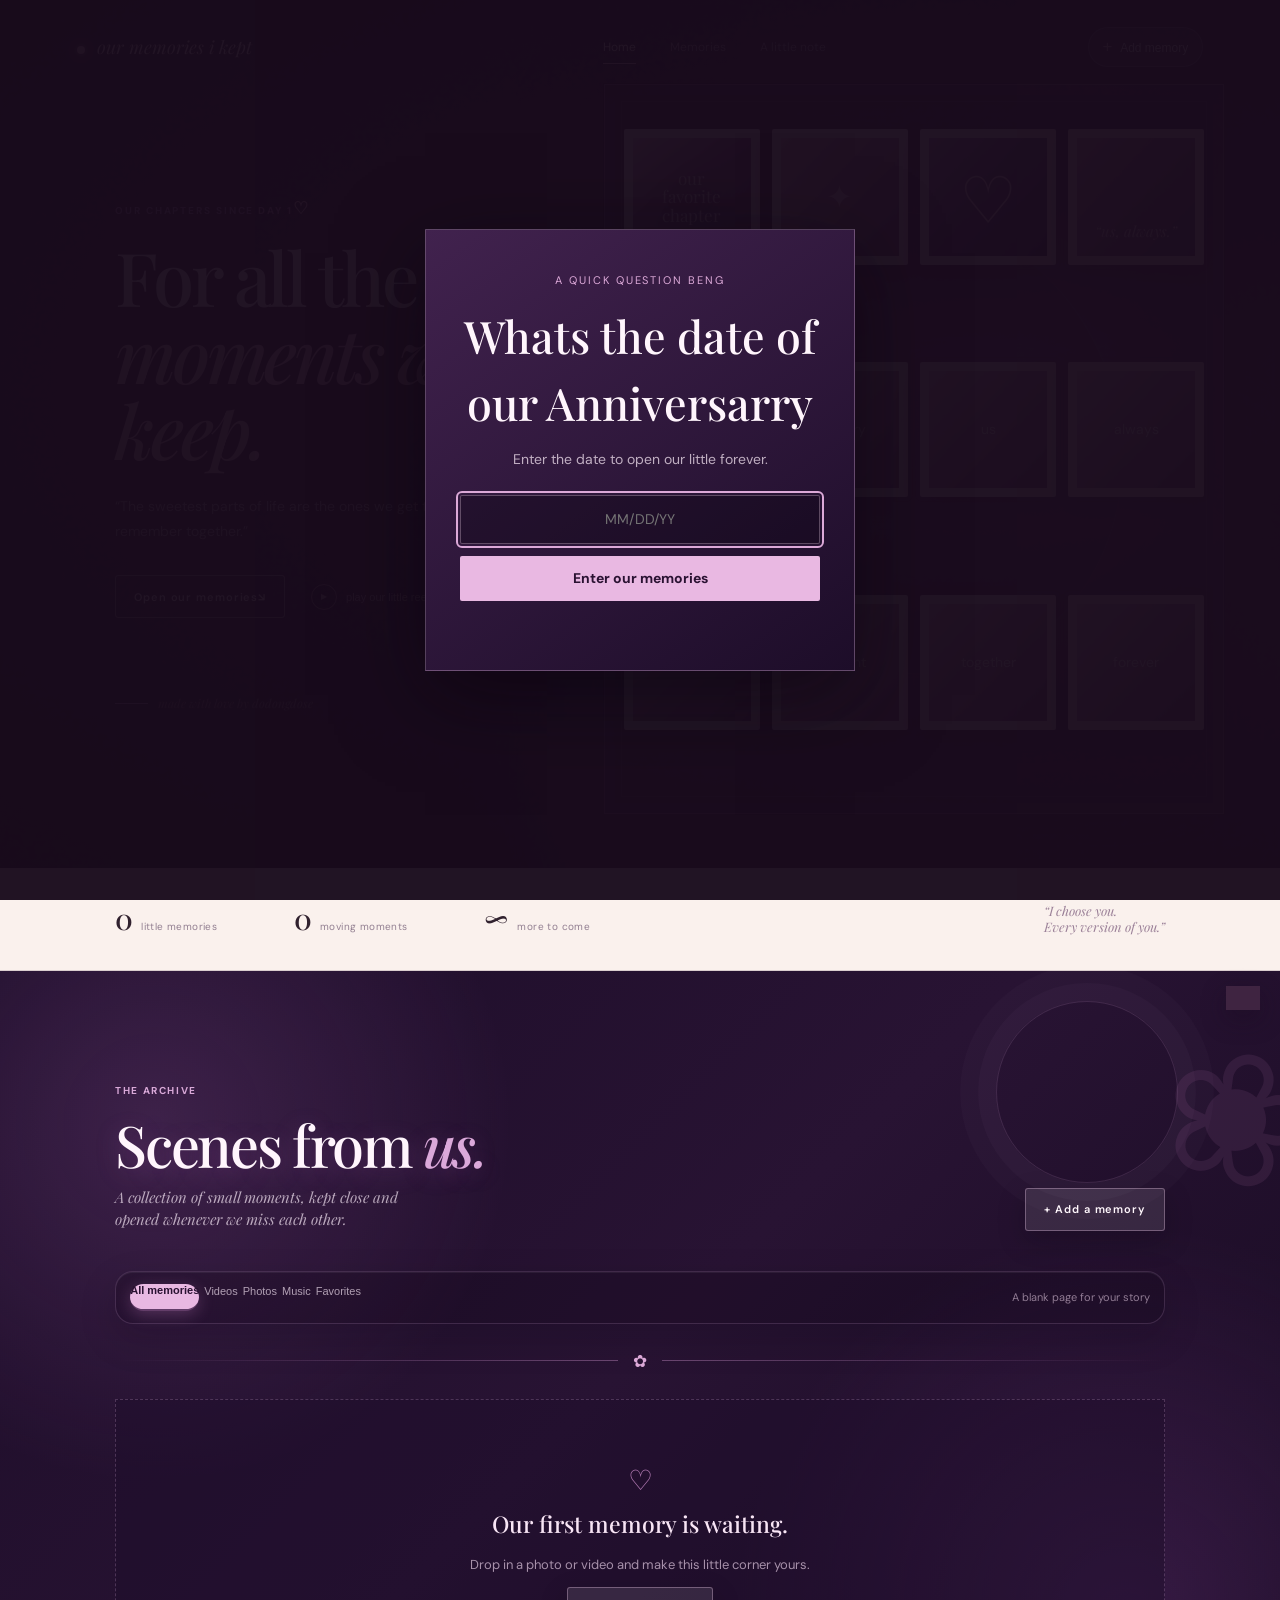
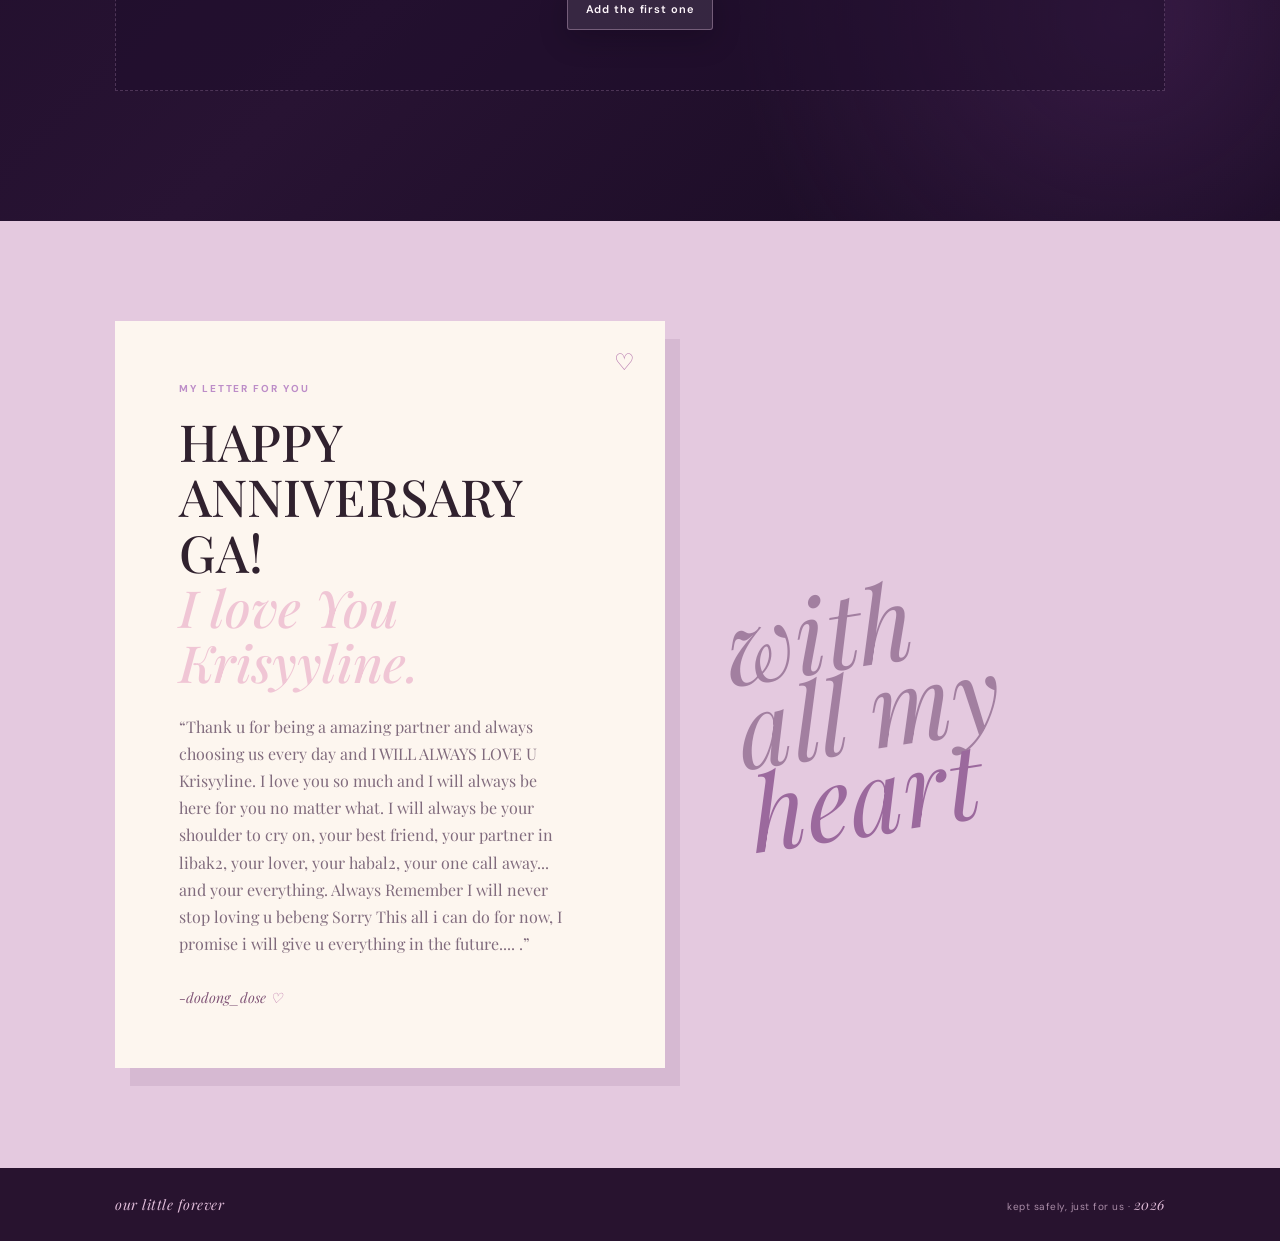
==== Act2/index.html @ 76ed0d77 "Update" ====
<!doctype html>
<html lang="en">
  <head>
    <meta charset="UTF-8" />
    <meta name="viewport" content="width=device-width, initial-scale=1.0" />
    <meta name="theme-color" content="#24112f" />
    <title>our little forever</title>
    <link rel="preconnect" href="https://fonts.googleapis.com" />
    <link rel="preconnect" href="https://fonts.gstatic.com" crossorigin />
    <link
      href="https://fonts.googleapis.com/css2?family=DM+Sans:wght@400;500;600;700&family=Playfair+Display:ital,wght@0,500;0,600;1,500;1,600&display=swap"
      rel="stylesheet"
    />
    <link rel="stylesheet" href="style.css" />
    <style>
      .visual-main img {
        position: absolute;
        inset: 0;
        width: 100%;
        height: 100%;
        object-fit: cover;
      }
      .visual-main video,
      .collage-media {
        position: absolute;
        inset: 0;
        width: 100%;
        height: 100%;
        object-fit: cover;
      }
      .collage-media {
        z-index: 1;
      }
      .collage-audio {
        position: absolute;
        inset: 0;
        z-index: 1;
        display: grid;
        place-items: center;
        color: #ffe2f0;
        font-family: "Playfair Display", serif;
        font-size: 48px;
        text-shadow: 0 0 22px rgba(255, 198, 232, 0.7);
      }
      .visual-main video {
        z-index: 1;
      }
      .visual-main .visual-placeholder,
      .visual-top .visual-placeholder,
      .visual-small .visual-placeholder,
      .visual-polaroid .visual-placeholder {
        position: relative;
        z-index: 2;
      }
      .visual-main img:not([hidden]) ~ .visual-placeholder {
        display: none;
      }
      .collage {
        margin: 84px 8% 54px 4%;
        border: 1px solid rgba(246, 215, 239, 0.34);
        box-shadow:
          inset 0 0 0 10px rgba(246, 215, 239, 0.04),
          0 0 0 1px rgba(23, 8, 28, 0.4),
          0 24px 90px rgba(15, 4, 22, 0.3);
      }
      .collage::after {
        position: absolute;
        inset: 16px;
        border: 1px solid rgba(246, 215, 239, 0.15);
        pointer-events: none;
        content: "";
      }
      .collage-card {
        outline: 1px solid rgba(68, 28, 67, 0.18);
        outline-offset: 4px;
      }
      .collage-frame {
        position: absolute;
        z-index: 2;
        width: 104px;
        height: 88px;
        padding: 6px;
        border: 5px solid #f5e3e8;
        background: #f5e3e8;
        box-shadow: 0 12px 24px rgba(15, 4, 22, 0.3);
      }
      .collage-frame .visual {
        width: 100%;
        height: 100%;
      }
      .collage-frame .visual-placeholder {
        position: relative;
        z-index: 2;
        font-size: 14px;
      }
      .collage-frame:nth-of-type(5) {
        top: 4%;
        left: 33%;
        transform: rotate(8deg);
      }
      .collage-frame:nth-of-type(6) {
        top: 28%;
        left: 2%;
        transform: rotate(-10deg);
      }
      .collage-frame:nth-of-type(7) {
        top: 59%;
        left: 10%;
        transform: rotate(6deg);
      }
      .collage-frame:nth-of-type(8) {
        top: 78%;
        left: 42%;
        transform: rotate(-4deg);
      }
      .collage-frame:nth-of-type(9) {
        top: 27%;
        right: 4%;
        transform: rotate(-8deg);
      }
      .collage-frame:nth-of-type(10) {
        top: 64%;
        right: 18%;
        transform: rotate(9deg);
      }
      .collage-slot .collage-media {
        z-index: 1;
      }
      @media (max-width: 900px) {
        .collage-frame {
          width: 82px;
          height: 70px;
          padding: 4px;
          border-width: 4px;
        }
        .collage-frame .visual-placeholder {
          font-size: 10px;
        }
      }
      #hero-collage > .collage-card {
        top: 10%;
        right: auto;
        bottom: auto;
        left: auto;
        z-index: 2;
        width: 17%;
        height: auto;
        aspect-ratio: 1;
        padding: 6px;
        border: 5px solid #f8edf0;
        border-radius: 2px;
        background: #f8edf0;
        box-shadow: 0 10px 22px rgba(15, 4, 22, 0.28);
        transform: none;
      }
      #hero-collage > .collage-card:hover {
        z-index: 5;
        transform: translateY(-4px);
      }
      #hero-collage > .collage-card:nth-of-type(1),
      #hero-collage > .collage-card:nth-of-type(2),
      #hero-collage > .collage-card:nth-of-type(3),
      #hero-collage > .collage-card:nth-of-type(4),
      #hero-collage > .collage-card:nth-of-type(5) {
        top: 10%;
      }
      #hero-collage > .collage-card:nth-of-type(6),
      #hero-collage > .collage-card:nth-of-type(7),
      #hero-collage > .collage-card:nth-of-type(8),
      #hero-collage > .collage-card:nth-of-type(9),
      #hero-collage > .collage-card:nth-of-type(10) {
        top: 55%;
      }
      #hero-collage > .collage-card:nth-of-type(1),
      #hero-collage > .collage-card:nth-of-type(6) {
        left: 3%;
      }
      #hero-collage > .collage-card:nth-of-type(2),
      #hero-collage > .collage-card:nth-of-type(7) {
        left: 22%;
      }
      #hero-collage > .collage-card:nth-of-type(3),
      #hero-collage > .collage-card:nth-of-type(8) {
        left: 41%;
      }
      #hero-collage > .collage-card:nth-of-type(4),
      #hero-collage > .collage-card:nth-of-type(9) {
        left: 60%;
      }
      #hero-collage > .collage-card:nth-of-type(5),
      #hero-collage > .collage-card:nth-of-type(10) {
        left: 79%;
      }
      #hero-collage > .collage-card .visual {
        width: 100%;
        height: 100%;
      }
      #hero-collage > .collage-card .visual-placeholder {
        font-size: 15px;
        line-height: 1.1;
      }
      #hero-collage .tape,
      #hero-collage .photo-caption,
      #hero-collage .date-stamp,
      #hero-collage .polaroid-caption,
      #hero-collage .scribble,
      #hero-collage .flower {
        display: none;
      }
      @media (max-width: 900px) {
        #hero-collage > .collage-card {
          width: 17%;
          height: auto;
          aspect-ratio: 1;
          padding: 4px;
          border-width: 3px;
        }
        #hero-collage > .collage-card:nth-of-type(6),
        #hero-collage > .collage-card:nth-of-type(7),
        #hero-collage > .collage-card:nth-of-type(8),
        #hero-collage > .collage-card:nth-of-type(9),
        #hero-collage > .collage-card:nth-of-type(10) {
          top: 58%;
        }
        #hero-collage > .collage-card .visual-placeholder {
          font-size: 10px;
        }
      }
      #hero-collage > .collage-card {
        width: 22%;
        padding: 5px;
        border-width: 4px;
      }
      #hero-collage > .collage-card:nth-of-type(1),
      #hero-collage > .collage-card:nth-of-type(2),
      #hero-collage > .collage-card:nth-of-type(3),
      #hero-collage > .collage-card:nth-of-type(4) {
        top: 6%;
      }
      #hero-collage > .collage-card:nth-of-type(5),
      #hero-collage > .collage-card:nth-of-type(6),
      #hero-collage > .collage-card:nth-of-type(7),
      #hero-collage > .collage-card:nth-of-type(8) {
        top: 38%;
      }
      #hero-collage > .collage-card:nth-of-type(9),
      #hero-collage > .collage-card:nth-of-type(10),
      #hero-collage > .collage-card:nth-of-type(11),
      #hero-collage > .collage-card:nth-of-type(12) {
        top: 70%;
      }
      #hero-collage > .collage-card:nth-of-type(1),
      #hero-collage > .collage-card:nth-of-type(5),
      #hero-collage > .collage-card:nth-of-type(9) {
        left: 3%;
      }
      #hero-collage > .collage-card:nth-of-type(2),
      #hero-collage > .collage-card:nth-of-type(6),
      #hero-collage > .collage-card:nth-of-type(10) {
        left: 27%;
      }
      #hero-collage > .collage-card:nth-of-type(3),
      #hero-collage > .collage-card:nth-of-type(7),
      #hero-collage > .collage-card:nth-of-type(11) {
        left: 51%;
      }
      #hero-collage > .collage-card:nth-of-type(4),
      #hero-collage > .collage-card:nth-of-type(8),
      #hero-collage > .collage-card:nth-of-type(12) {
        left: 75%;
      }
      #hero-collage > .collage-card .visual-placeholder {
        font-size: 17px;
      }
      @media (max-width: 900px) {
        #hero-collage > .collage-card {
          width: 22%;
          padding: 3px;
          border-width: 3px;
        }
        #hero-collage > .collage-card .visual-placeholder {
          font-size: 12px;
        }
      }
      .flower {
        position: absolute;
        z-index: 3;
        color: #f3c7df;
        font-family: "Playfair Display", serif;
        font-size: 31px;
        line-height: 1;
        text-shadow: 0 0 18px rgba(245, 170, 221, 0.7);
        pointer-events: none;
      }
      .flower-a {
        top: 7px;
        left: 9px;
        transform: rotate(-18deg);
      }
      .flower-b {
        right: 10px;
        bottom: 8px;
        transform: rotate(18deg) scale(0.8);
      }
      .flower-c {
        top: 20%;
        right: 5%;
        color: #dca9d4;
        font-size: 22px;
        transform: rotate(12deg);
      }
      @media (max-width: 900px) {
        .collage {
          margin: 0;
          border: 0;
          box-shadow: none;
        }
        .collage::after {
          display: none;
        }
      }
      .memories-section {
        position: relative;
        overflow: hidden;
      }
      .memories-section::before {
        position: absolute;
        top: 45px;
        right: -35px;
        color: rgba(180, 118, 174, 0.12);
        content: "❀";
        font-family: "Playfair Display", serif;
        font-size: 180px;
        line-height: 1;
        transform: rotate(18deg);
        pointer-events: none;
      }
      .archive-intro {
        margin: 14px 0 0;
        color: #9b8796;
        font-family: "Playfair Display", serif;
        font-size: 15px;
        font-style: italic;
        line-height: 1.45;
      }
      .archive-divider {
        position: relative;
        z-index: 1;
        display: flex;
        align-items: center;
        gap: 15px;
        margin: 24px 0 26px;
        color: #b47eae;
      }
      .archive-divider span {
        height: 1px;
        flex: 1;
        background: linear-gradient(
          90deg,
          transparent,
          rgba(125, 75, 121, 0.28)
        );
      }
      .archive-divider span:last-child {
        background: linear-gradient(
          90deg,
          rgba(125, 75, 121, 0.28),
          transparent
        );
      }
      .archive-divider b {
        font-family: "Playfair Display", serif;
        font-size: 17px;
        font-weight: 400;
      }
      .memory-card {
        border-radius: 2px 2px 16px 2px;
      }
      .memory-card::before {
        position: absolute;
        top: -4px;
        left: 14px;
        width: 28px;
        height: 3px;
        background: #c58abc;
        content: "";
        transform: rotate(-3deg);
      }
      .memory-card.memory-video::before {
        background: #9163a6;
      }
      .memory-card.memory-audio::before {
        background: #d19ab7;
      }
      .memory-card.memory-audio .memory-thumb {
        background: radial-gradient(circle at 50% 55%, #b879a8, #48264f 68%);
      }
      .memory-card.memory-audio .visual-placeholder {
        color: #ffe2f0;
        font-family: "Playfair Display", serif;
        font-size: 48px;
      }
      .memory-thumb::after {
        position: absolute;
        inset: 7px;
        border: 1px solid rgba(255, 244, 249, 0.2);
        content: "";
        pointer-events: none;
      }
      .memory-meta-dot {
        color: #b47eae;
      }
      @media (max-width: 600px) {
        .memories-section::before {
          top: 100px;
          right: -55px;
          font-size: 130px;
        }
        .archive-intro {
          font-size: 14px;
        }
        .archive-divider {
          margin: 19px 0 20px;
        }
      }
      .memories-section {
        position: relative;
        isolation: isolate;
        overflow: hidden;
        color: #f9eaf7;
        background:
          radial-gradient(
            circle at 12% 18%,
            rgba(154, 91, 167, 0.24),
            transparent 27%
          ),
          radial-gradient(
            circle at 88% 76%,
            rgba(94, 45, 112, 0.4),
            transparent 30%
          ),
          linear-gradient(135deg, #1d0d29 0%, #281333 48%, #160a20 100%);
      }
      .memories-section::after {
        position: absolute;
        top: 30px;
        right: 8%;
        width: 180px;
        height: 180px;
        border: 1px solid rgba(231, 184, 232, 0.14);
        border-radius: 50%;
        box-shadow:
          0 0 0 18px rgba(231, 184, 232, 0.025),
          0 0 0 36px rgba(231, 184, 232, 0.02);
        content: "";
        pointer-events: none;
      }
      .memories-section .section-heading,
      .memories-section .filter-row,
      .memories-section .archive-divider,
      .memories-section .memory-grid,
      .memories-section .empty-memory {
        position: relative;
        z-index: 1;
      }
      .memories-section .kicker {
        color: #d9a9d8;
        letter-spacing: 0.16em;
      }
      .memories-section h2 {
        color: #fff5fc;
        text-shadow: 0 5px 24px rgba(180, 98, 190, 0.28);
      }
      .memories-section h2 em {
        color: #dba9da;
      }
      .archive-intro {
        color: rgba(249, 234, 247, 0.68);
      }
      .memories-section .button-dark {
        border-color: rgba(246, 207, 239, 0.32);
        color: #fff7fc;
        background: rgba(255, 255, 255, 0.1);
        box-shadow: 0 10px 28px rgba(7, 2, 12, 0.22);
      }
      .memories-section .button-dark:hover {
        background: #8e548f;
      }
      .filter-row {
        padding: 12px 14px;
        border: 1px solid rgba(231, 184, 232, 0.16);
        border-radius: 18px;
        background: rgba(10, 4, 17, 0.22);
        box-shadow:
          inset 0 1px rgba(255, 255, 255, 0.06),
          0 14px 38px rgba(8, 2, 13, 0.16);
      }
      .filter-tabs {
        gap: 5px;
      }
      .filter {
        border-color: transparent;
        border-radius: 999px;
        color: rgba(255, 239, 253, 0.64);
        background: transparent;
        transition:
          color 180ms ease,
          background 180ms ease,
          transform 180ms ease;
      }
      .filter:hover {
        color: #fff;
        background: rgba(226, 169, 225, 0.12);
        transform: translateY(-1px);
      }
      .filter.active {
        color: #2a1232;
        background: #e9b8e2;
        box-shadow: 0 4px 16px rgba(224, 148, 220, 0.24);
      }
      #collection-label {
        color: rgba(249, 224, 246, 0.52);
      }
      .archive-divider {
        color: #dca9d8;
      }
      .archive-divider span {
        background: linear-gradient(
          90deg,
          transparent,
          rgba(214, 153, 212, 0.38)
        );
      }
      .archive-divider span:last-child {
        background: linear-gradient(
          90deg,
          rgba(214, 153, 212, 0.38),
          transparent
        );
      }
      .memory-grid {
        perspective: 900px;
      }
      .memory-card {
        border: 1px solid rgba(246, 208, 239, 0.17);
        background: linear-gradient(
          145deg,
          rgba(79, 39, 86, 0.96),
          rgba(38, 18, 47, 0.98)
        );
        box-shadow:
          0 18px 38px rgba(8, 2, 13, 0.3),
          inset 0 1px rgba(255, 255, 255, 0.08);
        animation: memory-rise 650ms both;
        transition:
          transform 220ms ease,
          border-color 220ms ease,
          box-shadow 220ms ease;
      }
      .memory-card:nth-child(2) {
        animation-delay: 70ms;
      }
      .memory-card:nth-child(3) {
        animation-delay: 140ms;
      }
      .memory-card:nth-child(4) {
        animation-delay: 210ms;
      }
      .memory-card:hover {
        border-color: rgba(239, 183, 235, 0.48);
        box-shadow:
          0 24px 48px rgba(8, 2, 13, 0.44),
          0 0 26px rgba(173, 91, 173, 0.12);
        transform: translateY(-7px) rotateX(1deg);
      }
      .memory-copy h3 {
        color: #fff1fc;
      }
      .memory-copy p {
        color: rgba(249, 225, 247, 0.58);
      }
      .memory-menu {
        color: rgba(255, 232, 252, 0.72);
        background: rgba(255, 255, 255, 0.07);
      }
      .memory-actions {
        border-color: rgba(238, 184, 232, 0.24);
        background: #2e1639;
        box-shadow: 0 14px 30px rgba(7, 2, 12, 0.38);
      }
      .memory-actions button {
        color: #f8e3f5;
      }
      .empty-memory {
        border-color: rgba(231, 184, 232, 0.22);
        color: #f8e5f5;
        background: rgba(31, 13, 42, 0.48);
      }
      .empty-memory p {
        color: rgba(249, 225, 247, 0.62);
      }
      @keyframes memory-rise {
        from {
          opacity: 0;
          transform: translateY(18px);
        }
        to {
          opacity: 1;
          transform: translateY(0);
        }
      }
      @media (prefers-reduced-motion: reduce) {
        .memory-card {
          animation: none;
          transition: none;
        }
      }
      .anniversary-gate {
        position: fixed;
        inset: 0;
        z-index: 100;
        display: grid;
        place-items: center;
        padding: 24px;
        overflow-y: auto;
        background: rgba(24, 11, 28, 0.96);
      }
      .anniversary-gate[hidden] {
        display: none;
      }
      .sr-only {
        position: absolute;
        width: 1px;
        height: 1px;
        padding: 0;
        margin: -1px;
        overflow: hidden;
        clip: rect(0, 0, 0, 0);
        white-space: nowrap;
        border: 0;
      }
      .anniversary-card {
        width: min(100%, 430px);
        padding: 42px 34px 36px;
        border: 1px solid rgba(246, 215, 239, 0.25);
        text-align: center;
        color: #fff5fc;
        background: linear-gradient(145deg, #41224e, #1d0d29);
        box-shadow: 0 24px 80px rgba(7, 2, 12, 0.5);
      }
      .anniversary-kicker {
        margin: 0 0 13px;
        color: #dca9d8;
        font-size: 11px;
        letter-spacing: 0.18em;
        text-transform: uppercase;
      }
      .anniversary-card h1 {
        margin: 0;
        font-family: "Playfair Display", serif;
        font-size: clamp(2rem, 6vw, 2.8rem);
        font-weight: 500;
      }
      .anniversary-card p:not(.anniversary-kicker):not(.anniversary-error) {
        margin: 13px 0 25px;
        color: rgba(249, 234, 247, 0.72);
      }
      .anniversary-card form {
        display: grid;
        gap: 12px;
      }
      .anniversary-card input {
        width: 100%;
        padding: 13px 15px;
        border: 1px solid rgba(246, 215, 239, 0.3);
        border-radius: 2px;
        color: #fff;
        background: rgba(10, 4, 17, 0.35);
        font: inherit;
        text-align: center;
      }
      .anniversary-card input:focus {
        outline: 2px solid #dca9d8;
        outline-offset: 2px;
      }
      .anniversary-card button {
        padding: 12px 18px;
        border: 0;
        border-radius: 2px;
        color: #2a1232;
        background: #e9b8e2;
        font: inherit;
        font-weight: 700;
        cursor: pointer;
      }
      .anniversary-card button:hover {
        background: #f5d5ee;
      }
      .anniversary-error {
        min-height: 21px;
        margin: 0;
        color: #f3b4c9;
        font-size: 13px;
      }
      .love-popup {
        position: fixed;
        inset: 0;
        z-index: 90;
        display: grid;
        place-items: center;
        padding: 24px;
        background: rgba(24, 11, 28, 0.7);
      }
      .love-popup[hidden] {
        display: none;
      }
      .love-card {
        width: min(100%, 360px);
        padding: 34px 28px 28px;
        border: 1px solid rgba(246, 215, 239, 0.3);
        text-align: center;
        color: #fff5fc;
        background: linear-gradient(145deg, #6d3f76, #28132f);
        box-shadow: 0 24px 70px rgba(7, 2, 12, 0.45);
      }
      .love-card h2 {
        margin: 0;
        font-family: "Playfair Display", serif;
        font-size: 2.2rem;
        font-weight: 500;
      }
      .love-kicker {
        margin: 0 0 10px;
        color: #f5cadf;
        font-size: 10px;
        font-weight: 700;
        letter-spacing: 0.16em;
        text-transform: uppercase;
      }
      .love-card p {
        margin: 10px 0 22px;
        color: rgba(249, 234, 247, 0.78);
      }
      .love-status {
        display: flex;
        justify-content: center;
        gap: 8px;
        margin: 0 0 20px;
        color: rgba(249, 234, 247, 0.62);
        font-size: 10px;
      }
      .love-status span {
        padding: 5px 7px;
        border: 1px solid rgba(246, 215, 239, 0.18);
        background: rgba(255, 255, 255, 0.06);
      }
      .love-actions {
        position: relative;
        display: flex;
        justify-content: center;
        gap: 12px;
        min-height: 84px;
      }
      .love-button {
        min-width: 92px;
        padding: 11px 16px;
        border: 1px solid rgba(246, 215, 239, 0.35);
        border-radius: 2px;
        color: #2a1232;
        background: #e9b8e2;
        font: inherit;
        font-weight: 700;
        cursor: pointer;
      }
      .love-button:hover {
        background: #f5d5ee;
      }
      .love-button-no {
        position: absolute;
        left: calc(50% + 6px);
        top: 0;
        color: #fff5fc;
        background: rgba(255, 255, 255, 0.1);
        transition:
          left 180ms ease,
          top 180ms ease;
      }
      .love-button-no:hover {
        color: #2a1232;
      }
    </style>
  </head>
  <body>
    <div class="anniversary-gate" id="anniversary-gate">
      <div
        class="anniversary-card"
        role="dialog"
        aria-modal="true"
        aria-labelledby="anniversary-title"
      >
        <p class="anniversary-kicker">A quick question beng</p>
        <h1 id="anniversary-title">Whats the date of our Anniversarry</h1>
        <p>Enter the date to open our little forever.</p>
        <form id="anniversary-form">
          <label class="sr-only" for="anniversary-answer"
            >Anniversary date</label
          >
          <input
            id="anniversary-answer"
            type="text"
            placeholder="MM/DD/YY"
            autocomplete="off"
            required
          />
          <button type="submit">Enter our memories</button>
          <p
            class="anniversary-error"
            id="anniversary-error"
            role="alert"
            aria-live="polite"
          ></p>
        </form>
      </div>
    </div>
    <div class="grain" aria-hidden="true"></div>
    <header class="site-header">
      <a class="wordmark" href="#top" aria-label="Our little forever home"
        ><span class="wordmark-dot"></span> our memories i kept</a
      >
      <nav class="site-nav" aria-label="Main navigation">
        <a class="active" href="#top">Home</a><a href="#memories">Memories</a
        ><a href="#letter">A little note</a>
      </nav>
      <button class="header-add" id="add-media" type="button">
        <span>+</span> Add memory
      </button>
      <input
        id="file-input"
        type="file"
        accept="image/jpeg,image/png,image/webp,image/gif,video/mp4,video/webm,video/quicktime,audio/mpeg,audio/wav,audio/mp4,audio/ogg"
        multiple
        hidden
      />
    </header>

    <main id="top">
      <section class="hero">
        <div class="hero-copy">
          <p class="kicker">Our chapters Since day 1<span>♡</span></p>
          <h1>For all the<br /><em>moments we keep.</em></h1>
          <p class="hero-intro">
            “The sweetest parts of life are the ones we get to remember
            together.”
          </p>
          <div class="hero-actions">
            <a class="button button-light" href="#memories"
              >Open our memories <span>↘</span></a
            ><button class="play-link" id="play-hero" type="button">
              <span class="play-circle">▶</span> play our little reel
            </button>
          </div>
          <div class="hero-signoff">
            <span class="mini-line"></span
            ><span>made with love by dodongdose</span>
          </div>
        </div>
        <div
          class="collage"
          id="hero-collage"
          aria-label="A collage of our memories"
        >
          <div class="collage-card card-main">
            <div class="visual visual-main">
              <img id="hero-cover-image" alt="Our favorite chapter" hidden />
              <video
                id="hero-cover-video"
                muted
                loop
                playsinline
                preload="metadata"
                hidden
              ></video>
              <span class="visual-placeholder" id="hero-cover-placeholder"
                >our<br />favorite<br />chapter</span
              >
            </div>
            <span class="tape tape-left"></span
            ><span class="photo-caption"
              >“The good days are<br />the ones with you.”</span
            >
          </div>
          <div class="collage-card collage-slot card-top">
            <div class="visual visual-top" id="collage-top"><span>✦</span></div>
          </div>
          <div class="collage-card collage-slot card-small">
            <div class="visual visual-small" id="collage-small">
              <span>♡</span>
            </div>
            <span class="date-stamp">JUNE / 24</span>
          </div>
          <div class="collage-card collage-slot card-polaroid">
            <div class="visual visual-polaroid" id="collage-polaroid">
              <span>“us, always.”</span>
            </div>
            <span class="polaroid-caption">“you + me.”</span>
          </div>
          <div class="collage-card collage-slot collage-frame">
            <div class="visual visual-extra" id="collage-extra-1">
              <span>photo</span>
            </div>
          </div>
          <div class="collage-card collage-slot collage-frame">
            <div class="visual visual-extra" id="collage-extra-2">
              <span>memory</span>
            </div>
          </div>
          <div class="collage-card collage-slot collage-frame">
            <div class="visual visual-extra" id="collage-extra-3">
              <span>us</span>
            </div>
          </div>
          <div class="collage-card collage-slot collage-frame">
            <div class="visual visual-extra" id="collage-extra-4">
              <span>always</span>
            </div>
          </div>
          <div class="collage-card collage-slot collage-frame">
            <div class="visual visual-extra" id="collage-extra-5">
              <span>♡</span>
            </div>
          </div>
          <div class="collage-card collage-slot collage-frame">
            <div class="visual visual-extra" id="collage-extra-6">
              <span>moment</span>
            </div>
          </div>
          <div class="collage-card collage-slot collage-frame">
            <div class="visual visual-extra" id="collage-extra-7">
              <span>together</span>
            </div>
          </div>
          <div class="collage-card collage-slot collage-frame">
            <div class="visual visual-extra" id="collage-extra-8">
              <span>forever</span>
            </div>
          </div>
          <span class="scribble scribble-one">∞</span
          ><span class="scribble scribble-two">“”</span>
          <span class="flower flower-a" aria-hidden="true">✿</span>
          <span class="flower flower-b" aria-hidden="true">✿</span>
          <span class="flower flower-c" aria-hidden="true">❀</span>
        </div>
      </section>

      <section class="stats-row" aria-label="Memory collection status">
        <div>
          <strong id="memory-total">0</strong><span>little memories</span>
        </div>
        <div>
          <strong id="video-total">0</strong><span>moving moments</span>
        </div>
        <div><strong>∞</strong><span>more to come</span></div>
        <p>“I choose you.<br />Every version of you.”</p>
      </section>

      <section class="memories-section" id="memories">
        <div class="section-heading">
          <div>
            <p class="kicker">the archive</p>
            <h2>Scenes from <em>us.</em></h2>
            <p class="archive-intro">
              A collection of small moments, kept close and<br />opened whenever
              we miss each other.
            </p>
          </div>
          <button
            class="button button-dark"
            id="add-memory-secondary"
            type="button"
          >
            + Add a memory
          </button>
        </div>
        <div class="filter-row">
          <div class="filter-tabs">
            <button class="filter active" data-filter="all" type="button">
              All memories</button
            ><button class="filter" data-filter="video" type="button">
              Videos</button
            ><button class="filter" data-filter="photo" type="button">
              Photos</button
            ><button class="filter" data-filter="audio" type="button">
              Music</button
            ><button class="filter" data-filter="favorite" type="button">
              Favorites
            </button>
          </div>
          <span id="collection-label">Your private collection</span>
        </div>
        <div class="archive-divider" aria-hidden="true">
          <span></span><b>✿</b><span></span>
        </div>
        <div class="memory-grid" id="memory-grid"></div>
        <div class="empty-memory" id="empty-memory">
          <span>♡</span>
          <h3>Our first memory is waiting.</h3>
          <p>Drop in a photo or video and make this little corner yours.</p>
          <button class="button button-dark" id="empty-add" type="button">
            Add the first one
          </button>
        </div>
      </section>

      <section class="note-section" id="letter">
        <div class="note-card">
          <div class="note-stamp">♡</div>
          <p class="kicker">My letter for you</p>
          <h2>HAPPY ANNIVERSARY GA!<br /><em>I love You Krisyyline.</em></h2>
          <p class="note-text">
            “Thank u for being a amazing partner and always choosing us every
            day and I WILL ALWAYS LOVE U Krisyyline. I love you so much and I
            will always be here for you no matter what. I will always be your
            shoulder to cry on, your best friend, your partner in libak2, your
            lover, your habal2, your one call away... and your everything.
            Always Remember I will never stop loving u bebeng Sorry This all i
            can do for now, I promise i will give u everything in the future....
            .”
          </p>
          <div class="signature">-dodong_dose <span>♡</span></div>
        </div>
        <div class="note-decoration">with<br />all my<br /><em>heart</em></div>
      </section>
    </main>

    <footer>
      <span>our little forever</span
      ><span>kept safely, just for us · <span id="footer-year"></span></span>
    </footer>
    <div class="toast" id="toast" role="status" aria-live="polite"></div>
    <div class="viewer" id="viewer" hidden>
      <button
        class="viewer-close"
        id="viewer-close"
        type="button"
        aria-label="Close viewer"
      >
        ×
      </button>
      <div class="viewer-content" id="viewer-content"></div>
      <p class="viewer-title" id="viewer-title"></p>
    </div>
    <div class="love-popup" id="love-popup" hidden>
      <div
        class="love-card"
        role="dialog"
        aria-modal="true"
        aria-labelledby="love-heading"
      >
        <p class="love-kicker">URGENT RELATIONSHIP MEETING</p>
        <h2 id="love-heading">Do u want us to continue<br />or buwag nata?</h2>
        <p id="love-message">
          Choose wisely... the No button has trust issues ♡
        </p>
        <div class="love-status" aria-hidden="true">
          <span>love: 100%</span><span>drama: loading...</span>
        </div>
        <div class="love-actions" id="love-actions">
          <button class="love-button" id="love-yes" type="button">
            Yes, obviously
          </button>
          <button class="love-button love-button-no" id="love-no" type="button">
            No / buwag?
          </button>
        </div>
      </div>
    </div>
    <div class="title-dialog" id="title-dialog" hidden>
      <div class="dialog-card">
        <button
          class="dialog-close"
          id="dialog-cancel"
          type="button"
          aria-label="Cancel"
        >
          ×
        </button>
        <p class="kicker">new memory</p>
        <h2 id="dialog-heading">Give it a little title.</h2>
        <p id="dialog-file" class="dialog-file"></p>
        <label for="memory-title">Memory title</label
        ><input
          id="memory-title"
          type="text"
          maxlength="60"
          placeholder="The day we..."
          autocomplete="off"
        />
        <div class="dialog-actions">
          <button class="button button-light" id="dialog-submit" type="button">
            Save memory ↗
          </button>
        </div>
      </div>
    </div>
    <script src="script.js"></script>
  </body>
</html>
---- Act2/style.css ----
:root{--plum:#28132f;--deep:#1a0d20;--violet:#6e4380;--lilac:#cfa6dc;--pink:#f0c6d5;--cream:#fbf3ec;--ink:#30212e;--muted:#927f91;--line:rgba(73,39,67,.18)}
*{box-sizing:border-box}html{scroll-behavior:smooth}body{margin:0;color:var(--ink);background:var(--cream);font-family:"DM Sans",sans-serif;font-size:14px;line-height:1.5}.grain{position:fixed;inset:0;z-index:20;pointer-events:none;opacity:.035;background-image:url("data:image/svg+xml,%3Csvg viewBox='0 0 180 180' xmlns='http://www.w3.org/2000/svg'%3E%3Cfilter id='n'%3E%3CfeTurbulence type='fractalNoise' baseFrequency='.8' numOctaves='3' stitchTiles='stitch'/%3E%3C/filter%3E%3Crect width='100%25' height='100%25' filter='url(%23n)' opacity='.5'/%3E%3C/svg%3E")}.site-header{position:absolute;z-index:5;top:0;left:0;right:0;display:flex;align-items:center;justify-content:space-between;padding:27px clamp(22px,6vw,88px);color:#fff}.wordmark{color:#fff;text-decoration:none;font-family:"Playfair Display",serif;font-size:18px;font-style:italic}.wordmark-dot{display:inline-block;width:8px;height:8px;margin-right:7px;border-radius:50%;background:var(--pink);box-shadow:0 0 12px var(--pink)}.site-nav{display:flex;gap:34px;margin-left:90px}.site-nav a{position:relative;color:rgba(255,255,255,.63);text-decoration:none;font-size:12px}.site-nav a.active,.site-nav a:hover{color:#fff}.site-nav a.active:after{content:"";position:absolute;right:0;bottom:-8px;left:0;height:1px;background:var(--pink)}.header-add{padding:9px 14px;border:1px solid rgba(255,255,255,.28);border-radius:30px;color:#fff;background:rgba(255,255,255,.08);font-size:12px;cursor:pointer;transition:.2s}.header-add:hover{background:rgba(255,255,255,.18);transform:translateY(-1px)}.header-add span{margin-right:5px;color:var(--pink);font-size:17px}.hero{position:relative;display:grid;grid-template-columns:45% 55%;min-height:730px;overflow:hidden;color:#fff;background:radial-gradient(ellipse at 77% 44%,#71447e 0,#41224e 30%,#291531 62%,#180b1c 100%)}.hero:after{position:absolute;right:-5%;bottom:-30%;width:60%;height:80%;border-radius:50%;background:rgba(192,127,205,.12);box-shadow:0 0 150px rgba(217,151,225,.22);content:""}.hero-copy{position:relative;z-index:2;align-self:center;padding:120px 0 80px clamp(22px,9vw,138px)}.kicker{margin:0 0 18px;color:#bd8dc8;font-size:10px;font-weight:700;letter-spacing:.19em;text-transform:uppercase}.hero .kicker span{color:var(--pink);font-size:17px}.hero h1{max-width:600px;margin:0 0 25px;font-family:"Playfair Display",serif;font-size:clamp(2.9rem,5.8vw,5.8rem);font-weight:500;line-height:1.03;letter-spacing:-.045em}.hero h1 em,.section-heading em,.note-card h2 em{color:var(--pink);font-weight:500}.hero-intro{max-width:390px;margin:0 0 31px;color:rgba(255,255,255,.67);font-size:14px;line-height:1.8}.hero-actions{display:flex;align-items:center;gap:20px;flex-wrap:wrap}.button{display:inline-flex;align-items:center;justify-content:center;min-height:43px;padding:11px 18px;border:1px solid transparent;border-radius:3px;font:600 11px "DM Sans",sans-serif;letter-spacing:.08em;text-decoration:none;cursor:pointer;transition:.2s}.button:hover{transform:translateY(-2px)}.button-light{border-color:rgba(255,255,255,.55);color:#fff;background:transparent}.button-light:hover{border-color:#fff;background:rgba(255,255,255,.11)}.button-dark{border-color:#4c2a47;color:#fff;background:#3f2441}.play-link{display:flex;align-items:center;gap:9px;border:0;color:rgba(255,255,255,.75);background:none;font-size:11px;cursor:pointer}.play-circle{display:grid;place-items:center;width:26px;height:26px;border:1px solid rgba(255,255,255,.55);border-radius:50%;font-size:8px}.hero-signoff{display:flex;align-items:center;gap:10px;margin-top:76px;color:rgba(255,255,255,.44);font-family:"Playfair Display",serif;font-size:12px;font-style:italic}.mini-line{width:33px;height:1px;background:#bd8dc8}.collage{position:relative;min-height:730px;overflow:hidden}.collage:before{position:absolute;top:17%;left:15%;width:68%;height:64%;border:1px solid rgba(238,194,238,.14);border-radius:50%;box-shadow:0 0 90px rgba(206,143,218,.17);content:"";transform:rotate(-20deg)}.collage-card{position:absolute;padding:9px;background:#eee3df;box-shadow:0 22px 45px rgba(15,5,18,.35);transform:rotate(4deg);transition:transform .4s}.visual{position:relative;display:grid;place-items:center;overflow:hidden;background:linear-gradient(135deg,#dfb8d2,#7b477f)}.visual:before{position:absolute;inset:0;background:linear-gradient(130deg,rgba(255,255,255,.18),transparent 45%);content:""}.visual-main{width:100%;height:100%;background:linear-gradient(145deg,#dcb5d3 0,#935b93 39%,#3d254d 100%)}.visual-placeholder{position:relative;color:rgba(255,255,255,.87);font-family:"Playfair Display",serif;font-size:34px;line-height:1.03;text-align:center;text-shadow:0 3px 20px #3b1e46}.card-main{top:17%;left:10%;width:min(350px,50%);height:410px;transform:rotate(-5deg)}.card-main:hover{transform:rotate(-3deg) translateY(-8px)}.photo-caption{display:block;padding:11px 5px 2px;color:#654361;font-family:"Playfair Display",serif;font-size:12px;font-style:italic;line-height:1.15}.tape{position:absolute;top:-12px;left:32%;width:75px;height:25px;background:rgba(255,216,184,.55);transform:rotate(-3deg)}.card-top{top:8%;right:16%;width:160px;height:145px;transform:rotate(8deg)}.visual-top{height:125px;background:linear-gradient(135deg,#e9b4cc,#72487e)}.visual-top span{color:#ffe2ed;font-size:32px}.card-small{right:2%;bottom:13%;width:170px;height:175px;transform:rotate(7deg);background:#dec4dd}.visual-small{height:142px;background:linear-gradient(135deg,#9a6bb2,#371f53)}.visual-small span{color:#ffd4ea;font-family:"Playfair Display",serif;font-size:65px}.date-stamp{display:block;padding:5px;color:#724b6d;font-size:8px;letter-spacing:.1em}.card-polaroid{right:25%;bottom:5%;width:155px;height:193px;transform:rotate(-8deg);background:#f7eee7}.visual-polaroid{height:151px;background:linear-gradient(135deg,#c884aa,#5a3c72)}.visual-polaroid span{align-self:end;padding-bottom:13px;color:#fbe0ee;font-family:"Playfair Display",serif;font-size:15px;font-style:italic}.polaroid-caption{display:block;padding:8px;color:#68415e;font-family:"Playfair Display",serif;font-size:13px;text-align:center}.scribble{position:absolute;color:#f0bbd4;font-family:"Playfair Display",serif;font-style:italic}.scribble-one{top:25%;right:9%;font-size:53px;transform:rotate(12deg)}.scribble-two{bottom:25%;left:6%;font-size:13px;transform:rotate(-13deg)}.stats-row{display:flex;align-items:center;gap:clamp(28px,6vw,90px);padding:29px clamp(22px,9vw,138px);border-bottom:1px solid var(--line);background:#faf1ed}.stats-row div{display:flex;align-items:baseline;gap:8px}.stats-row strong{font-family:"Playfair Display",serif;font-size:29px;font-weight:500}.stats-row div span{color:var(--muted);font-size:10px;letter-spacing:.04em}.stats-row p{margin:0 0 0 auto;color:#9b8098;font-family:"Playfair Display",serif;font-size:13px;font-style:italic;line-height:1.25}.memories-section{padding:112px clamp(22px,9vw,138px) 130px;background:#fbf3ec}.section-heading{display:flex;align-items:end;justify-content:space-between;gap:25px;margin-bottom:40px}.section-heading h2{margin:0;font-family:"Playfair Display",serif;font-size:clamp(2.3rem,4.5vw,4.1rem);font-weight:500;letter-spacing:-.04em;line-height:1}.section-heading em{color:#a772a9}.filter-row{display:flex;justify-content:space-between;align-items:center;margin-bottom:22px;border-bottom:1px solid var(--line)}.filter-tabs{display:flex;gap:22px}.filter{padding:0 0 13px;border:0;color:#9b8796;background:none;font-size:11px;cursor:pointer}.filter.active{border-bottom:2px solid #633d69;color:#3d273b;font-weight:700}.filter-row>span{color:#ae9daa;font-size:11px}.memory-grid{display:grid;grid-template-columns:repeat(4,1fr);gap:18px}.memory-card{position:relative;padding:7px;border:1px solid rgba(73,39,67,.14);background:#fff9f5;box-shadow:0 7px 18px rgba(70,35,62,.07);cursor:pointer;transition:.3s}.memory-card:hover{transform:translateY(-6px) rotate(.5deg);box-shadow:0 18px 29px rgba(70,35,62,.15)}.memory-thumb{position:relative;aspect-ratio:1/.88;overflow:hidden;background:linear-gradient(135deg,#d9b2d4,#725078)}.memory-thumb img{width:100%;height:100%;object-fit:cover}.memory-card video{width:100%;height:100%;object-fit:cover}.memory-play{position:absolute;right:10px;bottom:10px;display:grid;place-items:center;width:27px;height:27px;border:1px solid rgba(255,255,255,.7);border-radius:50%;color:#fff;background:rgba(41,17,47,.55);font-size:9px}.memory-copy{padding:13px 5px 8px}.memory-copy h3{margin:0 0 3px;font-family:"Playfair Display",serif;font-size:16px;font-weight:500}.memory-copy p{margin:0;color:#af99a8;font-size:10px;letter-spacing:.06em}.memory-menu{position:absolute;top:12px;right:12px;z-index:2;width:27px;height:27px;border:0;border-radius:50%;color:#fff;background:rgba(40,19,47,.6);cursor:pointer}.memory-actions{position:absolute;top:42px;right:9px;z-index:4;display:grid;padding:5px;border:1px solid #ded0d9;background:#fff9f5;box-shadow:0 8px 20px #43253d22}.memory-actions button{padding:7px 10px;border:0;color:#493047;background:none;text-align:left;font-size:11px;cursor:pointer}.memory-actions button:hover{background:#f2e1ed}.empty-memory{padding:60px 20px;border:1px dashed #d8c4d4;text-align:center}.empty-memory>span{color:#b27ab3;font-size:28px}.empty-memory h3{margin:5px 0;font-family:"Playfair Display",serif;font-size:23px;font-weight:500}.empty-memory p{color:var(--muted);font-size:13px}.note-section{display:grid;grid-template-columns:minmax(0,550px) 1fr;gap:70px;align-items:center;padding:100px clamp(22px,9vw,138px);background:#e4c9df}.note-card{position:relative;padding:60px clamp(28px,5vw,72px);background:#fdf6ef;box-shadow:15px 18px 0 rgba(99,58,100,.11)}.note-stamp{position:absolute;top:24px;right:30px;color:#b779ae;font-size:23px}.note-card h2{margin:0 0 22px;font-family:"Playfair Display",serif;font-size:clamp(2rem,4vw,3.5rem);font-weight:500;line-height:1.08}.note-text{max-width:390px;color:#806b7d;font-family:"Playfair Display",serif;font-size:16px;line-height:1.7}.signature{margin-top:30px;color:#805577;font-family:"Playfair Display",serif;font-size:14px;font-style:italic}.signature span{color:#bd76a9}.note-decoration{color:rgba(96,53,98,.5);font-family:"Playfair Display",serif;font-size:clamp(4rem,8vw,8rem);font-style:italic;line-height:.82;transform:rotate(-9deg)}.note-decoration em{color:#9b699d}.viewer{position:fixed;inset:0;z-index:50;display:grid;place-items:center;padding:40px;background:rgba(27,12,31,.96)}.viewer-close{position:absolute;top:22px;right:28px;border:0;color:#fff;background:none;font-size:34px;font-weight:200;cursor:pointer}.viewer-content{max-width:min(1000px,90vw);max-height:82vh}.viewer-content img,.viewer-content video{display:block;max-width:100%;max-height:82vh;box-shadow:0 20px 60px #0d0610}.viewer-title{position:absolute;bottom:20px;margin:0;color:#e6bfd9;font-family:"Playfair Display",serif;font-size:17px;font-style:italic}.title-dialog{position:fixed;inset:0;z-index:60;display:grid;place-items:center;padding:20px;background:rgba(27,12,31,.7)}.dialog-card{position:relative;width:min(420px,100%);padding:36px;background:#fbf3ec;box-shadow:0 20px 70px #16091966}.dialog-close{position:absolute;top:13px;right:16px;border:0;color:#74506d;background:none;font-size:24px;cursor:pointer}.dialog-card h2{margin:0 0 6px;font-family:"Playfair Display",serif;font-size:29px;font-weight:500}.dialog-file{overflow:hidden;margin:0 0 25px;color:#9e8799;font-size:12px;text-overflow:ellipsis;white-space:nowrap}.dialog-card label{display:block;margin-bottom:7px;color:#796375;font-size:11px;font-weight:700;letter-spacing:.06em;text-transform:uppercase}.dialog-card input{width:100%;padding:13px;border:1px solid #d7c3d3;color:var(--ink);background:#fff;font-family:inherit;outline:0}.dialog-card input:focus{border-color:#966099}.dialog-actions{margin-top:17px}.dialog-actions .button{width:100%}footer{display:flex;justify-content:space-between;padding:26px clamp(22px,9vw,138px);color:#a98ca7;background:#28132f;font-size:10px;letter-spacing:.05em}footer span:first-child{color:#e1bdda;font-family:"Playfair Display",serif;font-size:14px;font-style:italic}.toast{position:fixed;right:20px;bottom:20px;z-index:70;padding:12px 17px;color:#fff;background:#3f2441;box-shadow:0 9px 24px #180a1d66;transform:translateY(130px);transition:.3s}.toast.show{transform:translateY(0)}[hidden]{display:none!important}
@media(max-width:900px){.site-nav{margin-left:0}.hero{grid-template-columns:1fr;min-height:1050px}.hero-copy{padding-top:170px}.collage{position:absolute;right:0;bottom:0;width:58%;min-height:520px;transform:translateX(9%)}.card-main{left:6%}.memory-grid{grid-template-columns:repeat(2,1fr)}.stats-row{gap:25px}.stats-row p{display:none}}
@media(max-width:600px){.site-header{padding:20px}.site-nav{display:none}.header-add{font-size:10px}.hero{min-height:920px}.hero-copy{align-self:start;padding:130px 22px 0}.hero h1{font-size:3.2rem}.hero-intro{font-size:13px}.collage{width:100%;right:-6%;min-height:470px}.card-main{width:52%;height:310px}.visual-placeholder{font-size:25px}.card-top{right:16%;width:125px;height:115px}.visual-top{height:95px}.card-small{right:0;width:135px;height:140px}.visual-small{height:110px}.card-polaroid{right:25%;width:120px;height:150px}.visual-polaroid{height:114px}.stats-row{justify-content:space-between;padding:22px}.stats-row div{display:grid;gap:0}.stats-row strong{font-size:24px}.stats-row div span{font-size:9px}.memories-section{padding:75px 22px}.section-heading{align-items:start;flex-direction:column}.section-heading h2{font-size:2.7rem}.filter-row{align-items:start;flex-direction:column;gap:12px}.memory-grid{grid-template-columns:1fr 1fr;gap:10px}.memory-copy h3{font-size:14px}.note-section{display:block;padding:70px 22px}.note-decoration{margin-top:70px;font-size:5rem}footer{align-items:start;flex-direction:column;gap:10px}}
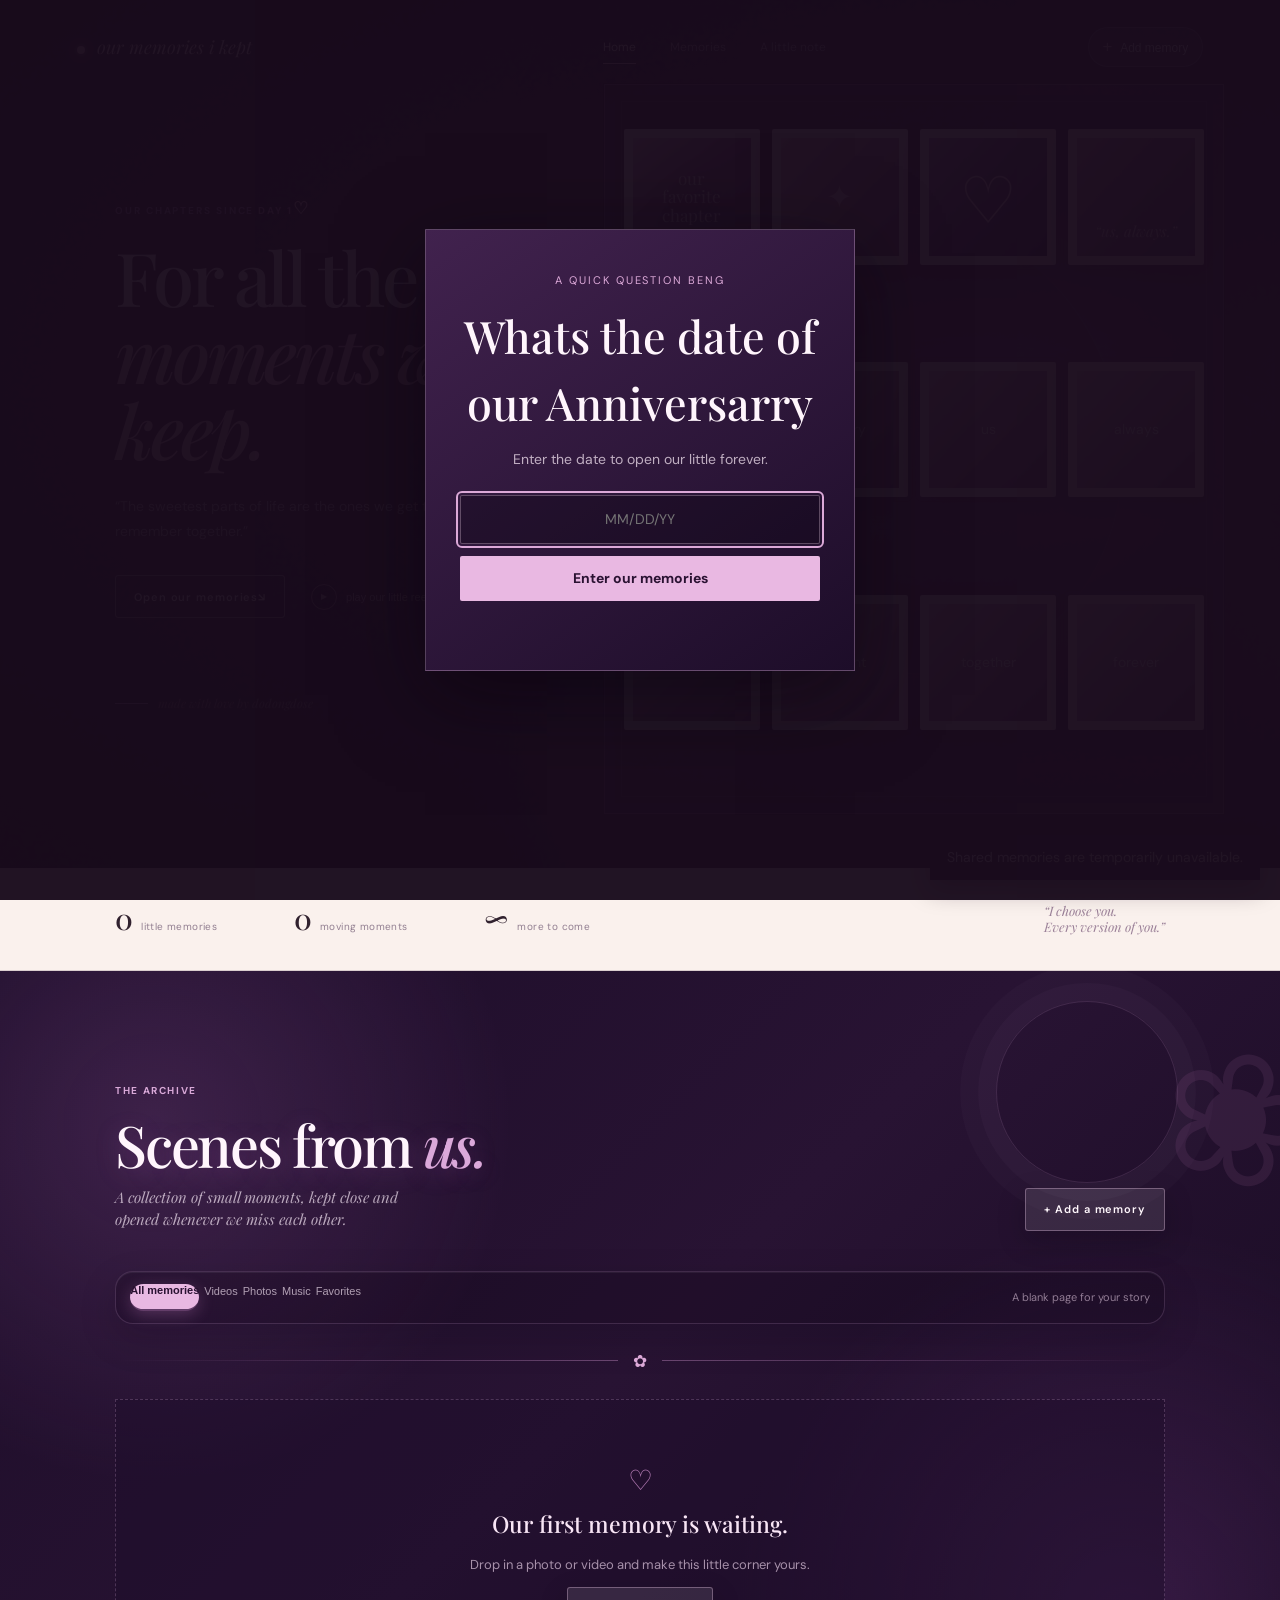
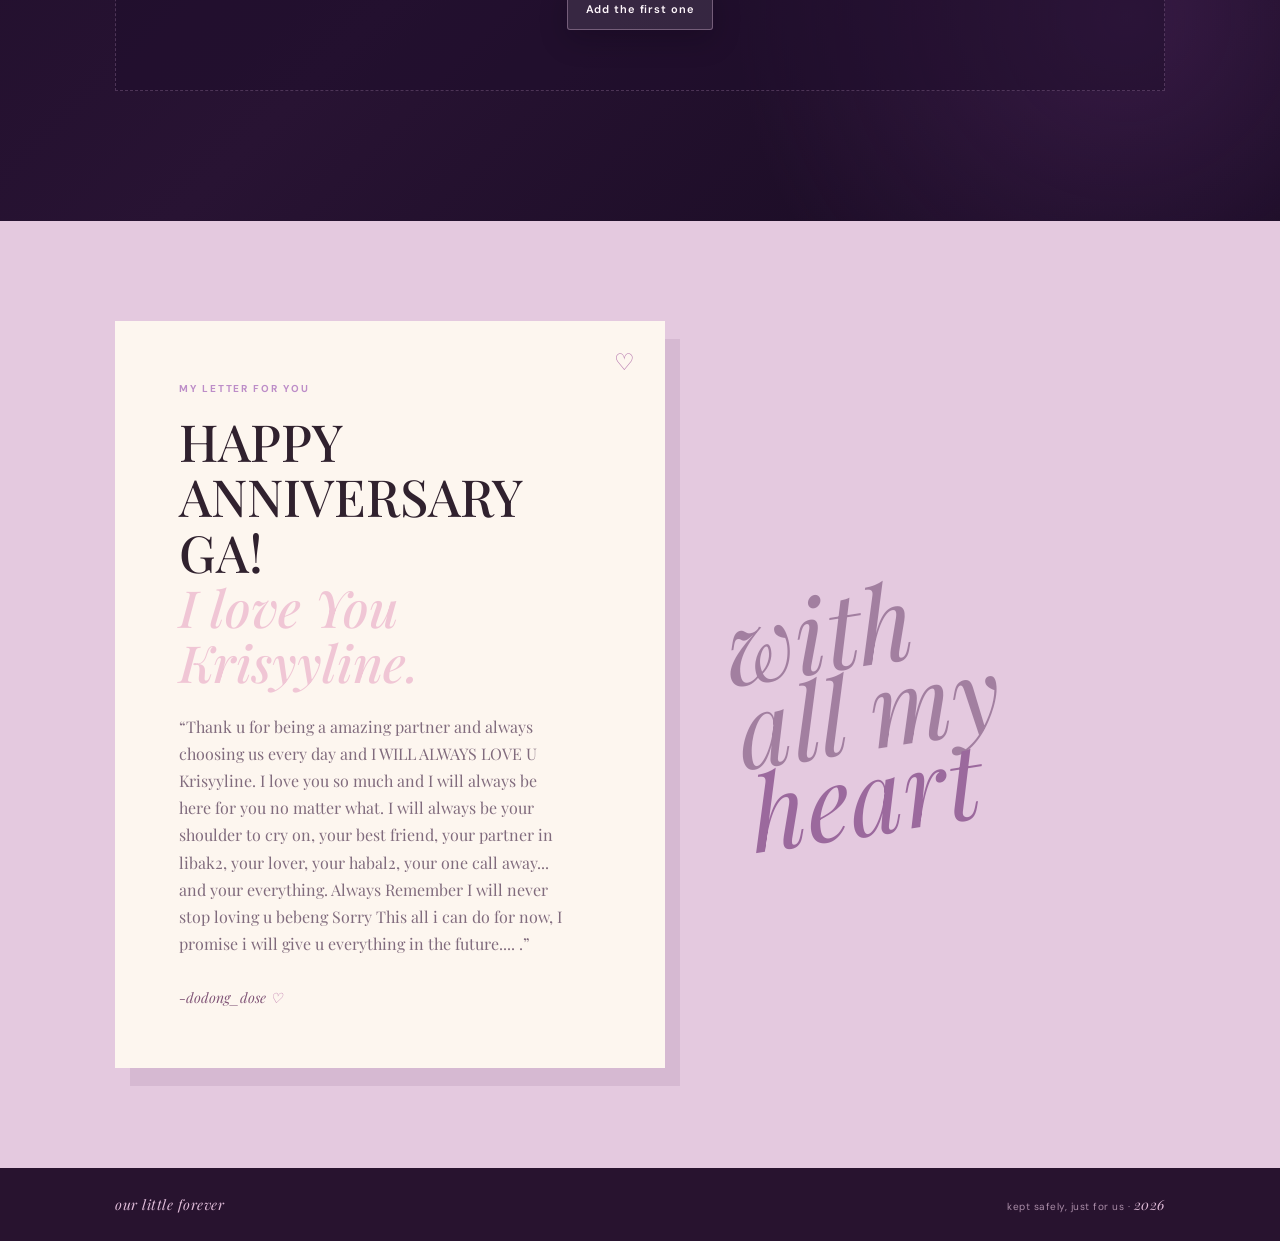
==== commit 4db6878d: "Connect Supabase" ====
--- a/Act2/index.html
+++ b/Act2/index.html
@@ -1102,6 +1102,7 @@
         </div>
       </div>
     </div>
+    <script src="cloud-config.js"></script>
     <script src="script.js"></script>
   </body>
 </html>
